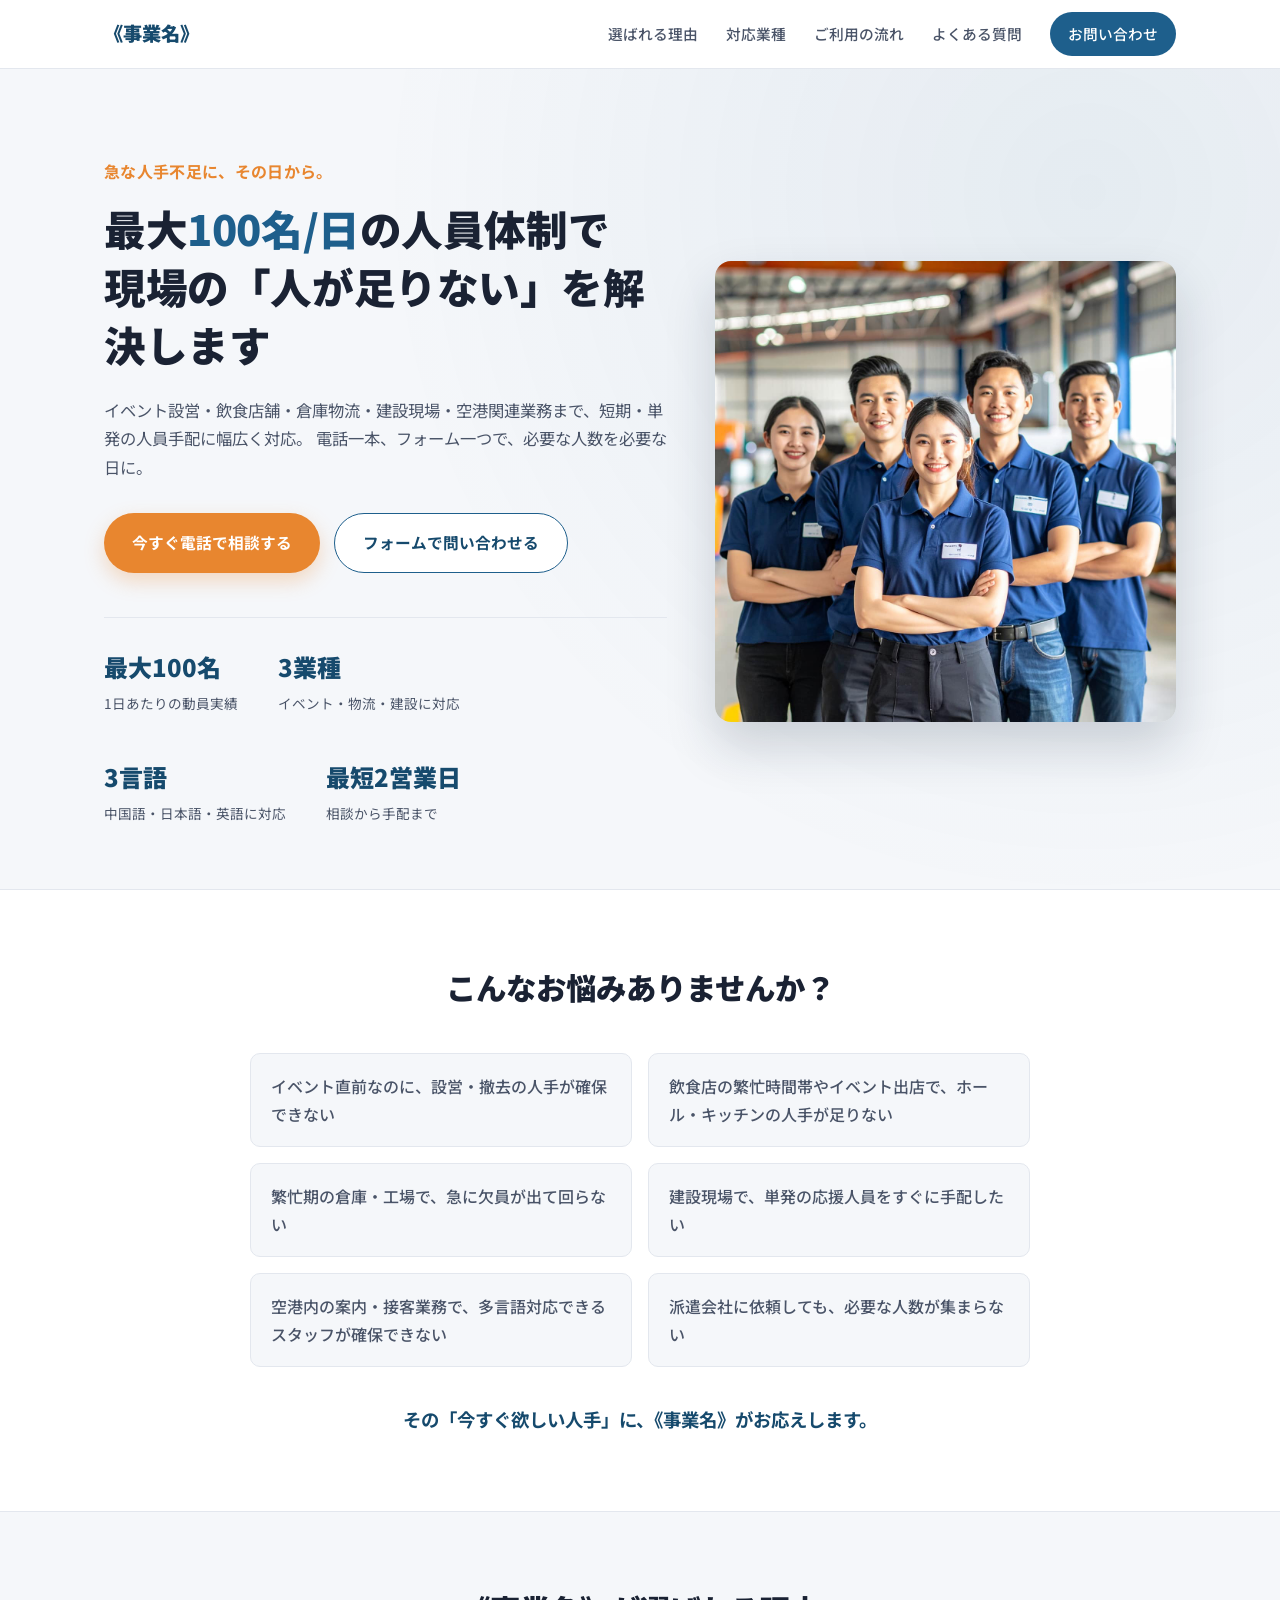
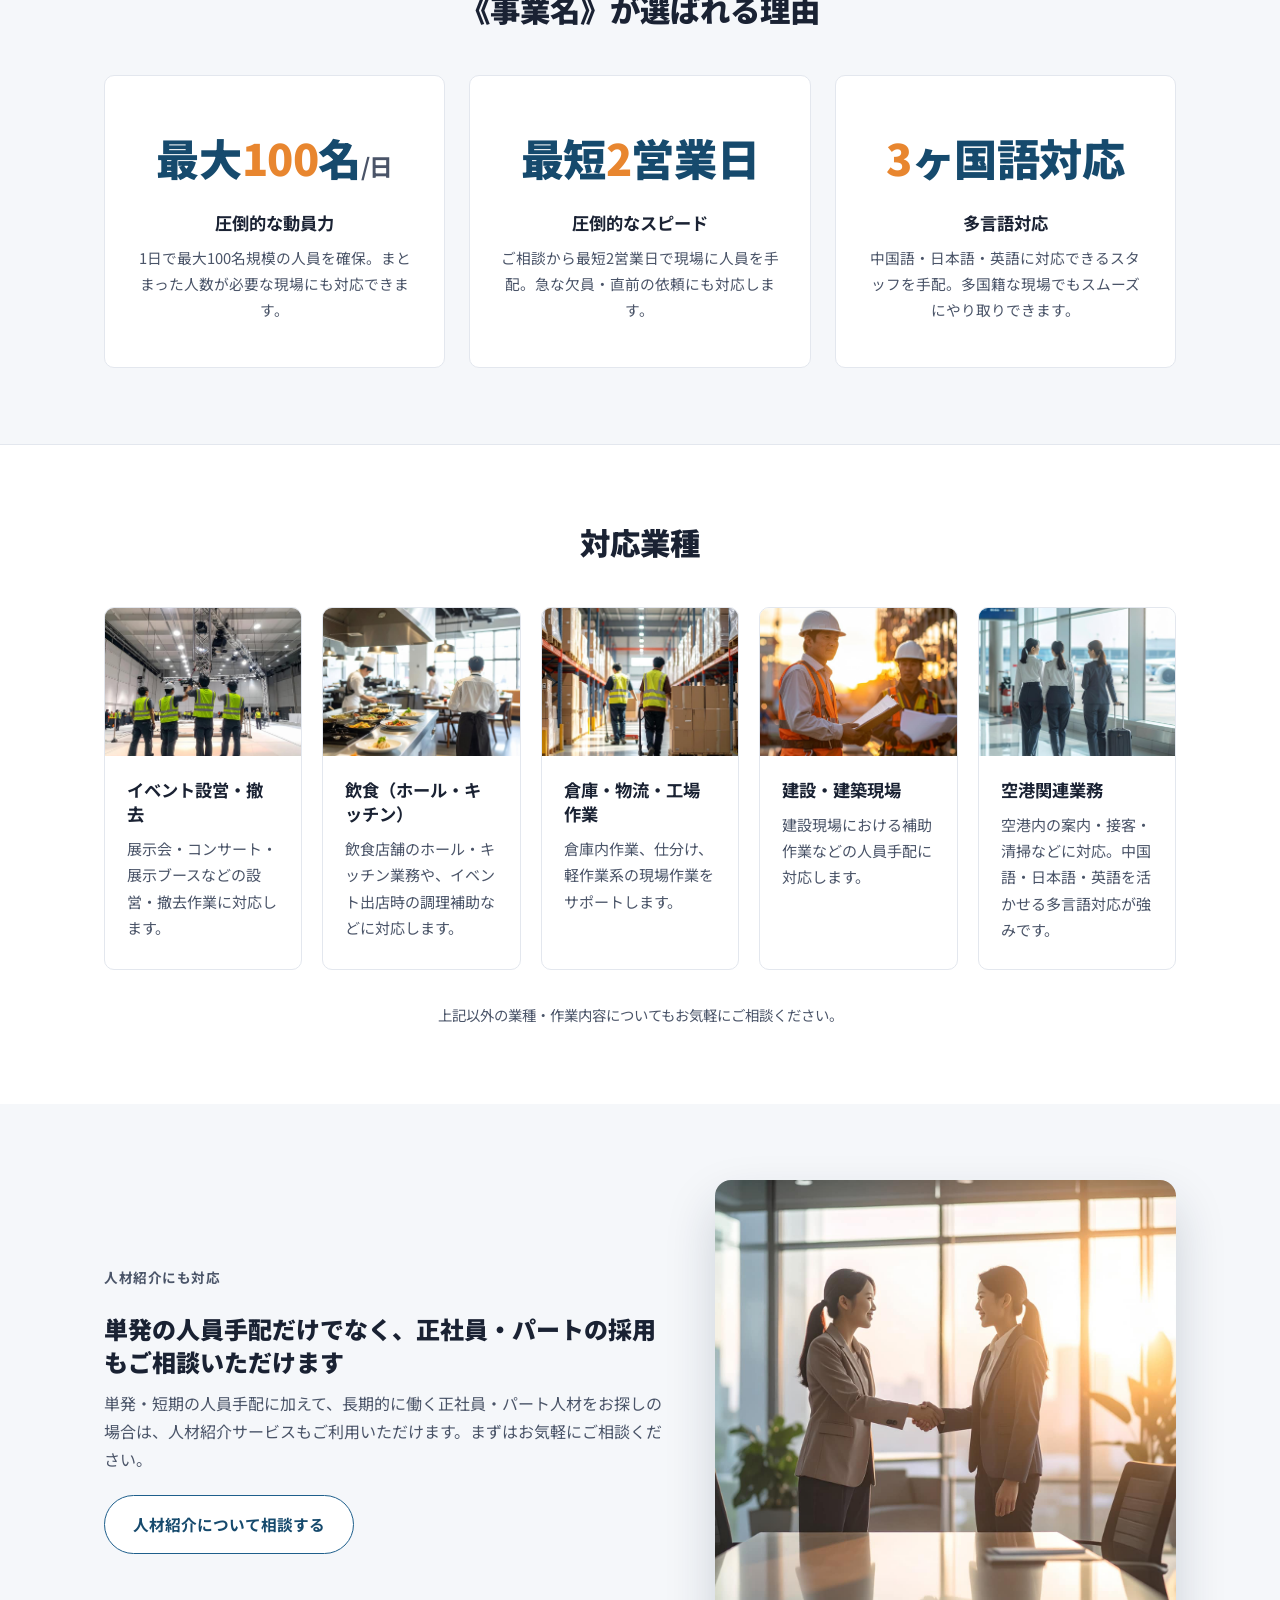
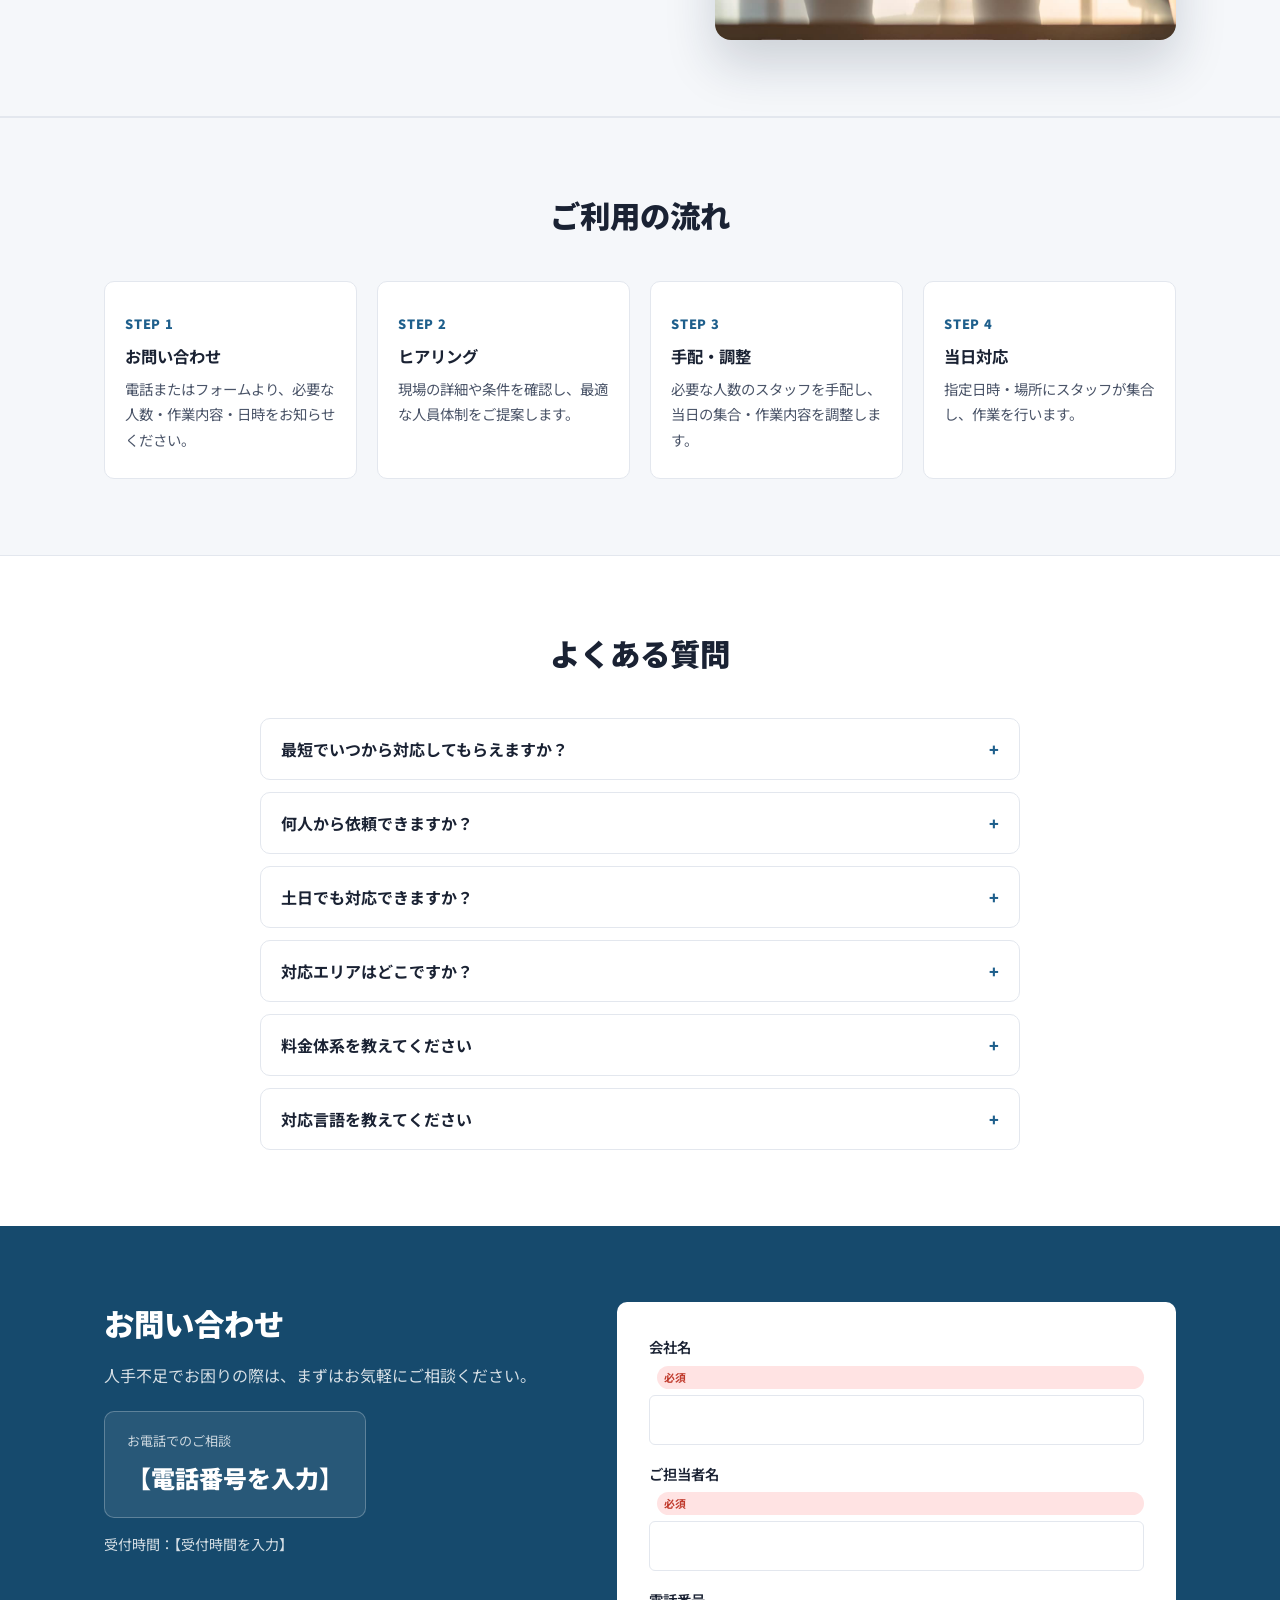
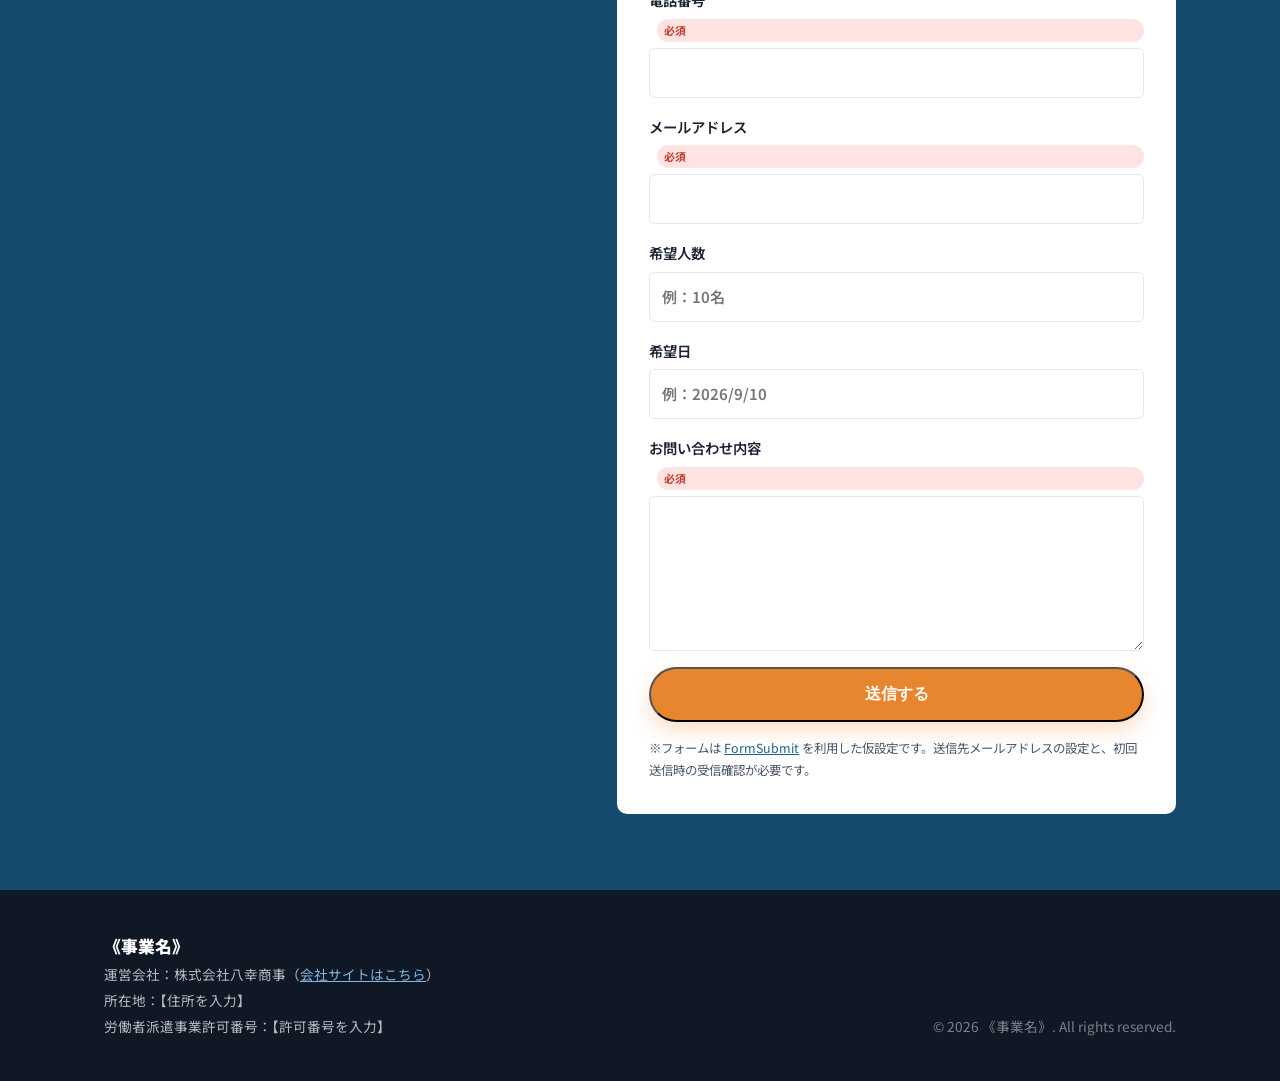
==== index.html @ 8527daf9 "Initial commit: staffing LP + entry sheet Co-Authored-By: Claude Sonnet 5 <noreply@anthropic.com>" ====
<!DOCTYPE html>
<html lang="ja">
<head>
<meta charset="UTF-8">
<meta name="viewport" content="width=device-width, initial-scale=1.0">
<title>《事業名》｜即日対応の人手不足解消サービス</title>
<meta name="description" content="イベント設営・飲食・倉庫物流・建設現場・空港関連まで。最大100名/日の人員体制で、急な人手不足にスピード対応します。">
<link rel="preconnect" href="https://fonts.googleapis.com">
<link rel="preconnect" href="https://fonts.gstatic.com" crossorigin>
<link href="https://fonts.googleapis.com/css2?family=Noto+Sans+JP:wght@400;500;700;900&display=swap" rel="stylesheet">
<link rel="stylesheet" href="styles.css">
</head>
<body>

<header class="site-header">
  <div class="container header-inner">
    <a href="#top" class="logo">《事業名》</a>
    <nav class="nav" id="nav">
      <a href="#reasons">選ばれる理由</a>
      <a href="#services">対応業種</a>
      <a href="#flow">ご利用の流れ</a>
      <a href="#faq">よくある質問</a>
      <a href="#contact" class="nav-cta">お問い合わせ</a>
    </nav>
    <button class="nav-toggle" id="navToggle" aria-label="メニューを開く">
      <span></span><span></span><span></span>
    </button>
  </div>
</header>

<main id="top">

  <section class="hero">
    <div class="container hero-inner">
      <div class="hero-content">
        <p class="eyebrow">急な人手不足に、その日から。</p>
        <h1>最大<span class="accent">100名/日</span>の人員体制で<br>現場の「人が足りない」を解決します</h1>
        <p class="hero-lead">
          イベント設営・飲食店舗・倉庫物流・建設現場・空港関連業務まで、短期・単発の人員手配に幅広く対応。
          電話一本、フォーム一つで、必要な人数を必要な日に。
        </p>
        <div class="hero-actions">
          <a href="tel:【電話番号を入力】" class="btn btn-primary">今すぐ電話で相談する</a>
          <a href="#contact" class="btn btn-outline">フォームで問い合わせる</a>
        </div>
        <ul class="hero-stats">
          <li><strong>最大100名</strong><span>1日あたりの動員実績</span></li>
          <li><strong>3業種</strong><span>イベント・物流・建設に対応</span></li>
          <li><strong>3言語</strong><span>中国語・日本語・英語に対応</span></li>
          <li><strong>最短2営業日</strong><span>相談から手配まで</span></li>
        </ul>
      </div>
      <div class="hero-media">
        <img src="[data-uri]" alt="現場に派遣されるスタッフチーム">
      </div>
    </div>
  </section>

  <section class="pain">
    <div class="container">
      <h2>こんなお悩みありませんか？</h2>
      <ul class="pain-list">
        <li>イベント直前なのに、設営・撤去の人手が確保できない</li>
        <li>飲食店の繁忙時間帯やイベント出店で、ホール・キッチンの人手が足りない</li>
        <li>繁忙期の倉庫・工場で、急に欠員が出て回らない</li>
        <li>建設現場で、単発の応援人員をすぐに手配したい</li>
        <li>空港内の案内・接客業務で、多言語対応できるスタッフが確保できない</li>
        <li>派遣会社に依頼しても、必要な人数が集まらない</li>
      </ul>
      <p class="pain-conclusion">その「今すぐ欲しい人手」に、《事業名》がお応えします。</p>
    </div>
  </section>

  <section class="reasons" id="reasons">
    <div class="container">
      <h2>《事業名》が選ばれる理由</h2>
      <div class="strength-grid">
        <div class="strength">
          <div class="strength-value">最大<span class="accent-num">100</span>名<span class="strength-unit">/日</span></div>
          <h3>圧倒的な動員力</h3>
          <p>1日で最大100名規模の人員を確保。まとまった人数が必要な現場にも対応できます。</p>
        </div>
        <div class="strength">
          <div class="strength-value">最短<span class="accent-num">2</span>営業日</div>
          <h3>圧倒的なスピード</h3>
          <p>ご相談から最短2営業日で現場に人員を手配。急な欠員・直前の依頼にも対応します。</p>
        </div>
        <div class="strength">
          <div class="strength-value"><span class="accent-num">3</span>ヶ国語対応</div>
          <h3>多言語対応</h3>
          <p>中国語・日本語・英語に対応できるスタッフを手配。多国籍な現場でもスムーズにやり取りできます。</p>
        </div>
      </div>
    </div>
  </section>

  <section class="services" id="services">
    <div class="container">
      <h2>対応業種</h2>
      <div class="service-grid">
        <div class="service">
          <div class="service-media">
            <img src="[data-uri]" alt="イベント会場でトラス照明を設営するスタッフ">
          </div>
          <div class="service-body">
            <h3>イベント設営・撤去</h3>
            <p>展示会・コンサート・展示ブースなどの設営・撤去作業に対応します。</p>
          </div>
        </div>
        <div class="service">
          <div class="service-media">
            <img src="[data-uri]" alt="レストランのキッチンで盛り付けを行うスタッフ">
          </div>
          <div class="service-body">
            <h3>飲食（ホール・キッチン）</h3>
            <p>飲食店舗のホール・キッチン業務や、イベント出店時の調理補助などに対応します。</p>
          </div>
        </div>
        <div class="service">
          <div class="service-media">
            <img src="[data-uri]" alt="倉庫でハンドリフトを使い荷物を運ぶスタッフ">
          </div>
          <div class="service-body">
            <h3>倉庫・物流・工場作業</h3>
            <p>倉庫内作業、仕分け、軽作業系の現場作業をサポートします。</p>
          </div>
        </div>
        <div class="service">
          <div class="service-media">
            <img src="[data-uri]" alt="建設現場で図面を確認するスタッフ">
          </div>
          <div class="service-body">
            <h3>建設・建築現場</h3>
            <p>建設現場における補助作業などの人員手配に対応します。</p>
          </div>
        </div>
        <div class="service">
          <div class="service-media">
            <img src="[data-uri]" alt="空港内を移動するスタッフ">
          </div>
          <div class="service-body">
            <h3>空港関連業務</h3>
            <p>空港内の案内・接客・清掃などに対応。中国語・日本語・英語を活かせる多言語対応が強みです。</p>
          </div>
        </div>
      </div>
      <p class="service-note">上記以外の業種・作業内容についてもお気軽にご相談ください。</p>
    </div>
  </section>

  <section class="referral">
    <div class="container referral-inner">
      <div class="referral-content">
        <p class="referral-eyebrow">人材紹介にも対応</p>
        <h2>単発の人員手配だけでなく、正社員・パートの採用もご相談いただけます</h2>
        <p>単発・短期の人員手配に加えて、長期的に働く正社員・パート人材をお探しの場合は、人材紹介サービスもご利用いただけます。まずはお気軽にご相談ください。</p>
        <a href="#contact" class="btn btn-outline">人材紹介について相談する</a>
      </div>
      <div class="referral-media">
        <img src="[data-uri]" alt="採用担当者と新しく入社したスタッフの握手">
      </div>
    </div>
  </section>

  <section class="flow" id="flow">
    <div class="container">
      <h2>ご利用の流れ</h2>
      <ol class="flow-list">
        <li>
          <span class="flow-step">STEP 1</span>
          <h3>お問い合わせ</h3>
          <p>電話またはフォームより、必要な人数・作業内容・日時をお知らせください。</p>
        </li>
        <li>
          <span class="flow-step">STEP 2</span>
          <h3>ヒアリング</h3>
          <p>現場の詳細や条件を確認し、最適な人員体制をご提案します。</p>
        </li>
        <li>
          <span class="flow-step">STEP 3</span>
          <h3>手配・調整</h3>
          <p>必要な人数のスタッフを手配し、当日の集合・作業内容を調整します。</p>
        </li>
        <li>
          <span class="flow-step">STEP 4</span>
          <h3>当日対応</h3>
          <p>指定日時・場所にスタッフが集合し、作業を行います。</p>
        </li>
      </ol>
    </div>
  </section>

  <section class="faq" id="faq">
    <div class="container">
      <h2>よくある質問</h2>
      <div class="faq-list">
        <details>
          <summary>最短でいつから対応してもらえますか？</summary>
          <p>最短で営業日2日後からの対応が可能です。ご依頼日までの日程が近いほど料金が上がる傾向がありますので、決まり次第お早めにご相談ください。</p>
        </details>
        <details>
          <summary>何人から依頼できますか？</summary>
          <p>少人数から最大100名規模まで、ご希望の人数に応じて手配いたします。</p>
        </details>
        <details>
          <summary>土日でも対応できますか？</summary>
          <p>土曜・日曜の人員手配も可能です。ただし、土日の稼働は平日と料金が異なりますので、あらかじめご了承ください。</p>
        </details>
        <details>
          <summary>対応エリアはどこですか？</summary>
          <p>【対応エリアを入力】。エリア外のご相談もお気軽にお問い合わせください。</p>
        </details>
        <details>
          <summary>料金体系を教えてください</summary>
          <p>1名あたり最低20,000円〜。特別なコミュニケーションを必要としない簡単な作業ほどお手頃に、専門的なやり取りが必要な業務ほど料金が上がります。日程までの余裕や土日の稼働有無によっても料金は変動しますので、人数・期間に応じて個別にお見積もりいたします。</p>
        </details>
        <details>
          <summary>対応言語を教えてください</summary>
          <p>中国語・日本語・英語に対応可能なスタッフを手配できます。対応言語のレベルによって料金が異なりますので、現場で必要な言語をご相談時にお知らせください。</p>
        </details>
      </div>
    </div>
  </section>

  <section class="contact" id="contact">
    <div class="container contact-inner">
      <div class="contact-info">
        <h2>お問い合わせ</h2>
        <p>人手不足でお困りの際は、まずはお気軽にご相談ください。</p>
        <a href="tel:【電話番号を入力】" class="contact-tel">
          <span class="contact-tel-label">お電話でのご相談</span>
          <span class="contact-tel-number">【電話番号を入力】</span>
        </a>
        <p class="contact-hours">受付時間：【受付時間を入力】</p>
      </div>

      <form class="contact-form" id="contactForm" action="https://formsubmit.co/【送信先メールアドレスを入力】" method="POST">
        <input type="hidden" name="_subject" value="【事業名】WEBサイトからのお問い合わせ">
        <input type="hidden" name="_captcha" value="false">

        <label>
          会社名<span class="required">必須</span>
          <input type="text" name="company" required>
        </label>
        <label>
          ご担当者名<span class="required">必須</span>
          <input type="text" name="name" required>
        </label>
        <label>
          電話番号<span class="required">必須</span>
          <input type="tel" name="phone" required>
        </label>
        <label>
          メールアドレス<span class="required">必須</span>
          <input type="email" name="email" required>
        </label>
        <label>
          希望人数
          <input type="text" name="headcount" placeholder="例：10名">
        </label>
        <label>
          希望日
          <input type="text" name="date" placeholder="例：2026/9/10">
        </label>
        <label>
          お問い合わせ内容<span class="required">必須</span>
          <textarea name="message" rows="5" required></textarea>
        </label>
        <button type="submit" class="btn btn-primary btn-full">送信する</button>
        <p class="form-note">※フォームは <a href="https://formsubmit.co/" target="_blank" rel="noopener">FormSubmit</a> を利用した仮設定です。送信先メールアドレスの設定と、初回送信時の受信確認が必要です。</p>
      </form>
    </div>
  </section>

</main>

<footer class="site-footer">
  <div class="container footer-inner">
    <div>
      <p class="footer-brand">《事業名》</p>
      <p>運営会社：株式会社八幸商事（<a href="https://www.yako-shoji.co.jp/about/company/" target="_blank" rel="noopener" class="footer-link">会社サイトはこちら</a>）</p>
      <p>所在地：【住所を入力】</p>
      <p>労働者派遣事業許可番号：【許可番号を入力】</p>
    </div>
    <p class="footer-copy">&copy; 2026 《事業名》. All rights reserved.</p>
  </div>
</footer>

<script src="script.js"></script>
</body>
</html>
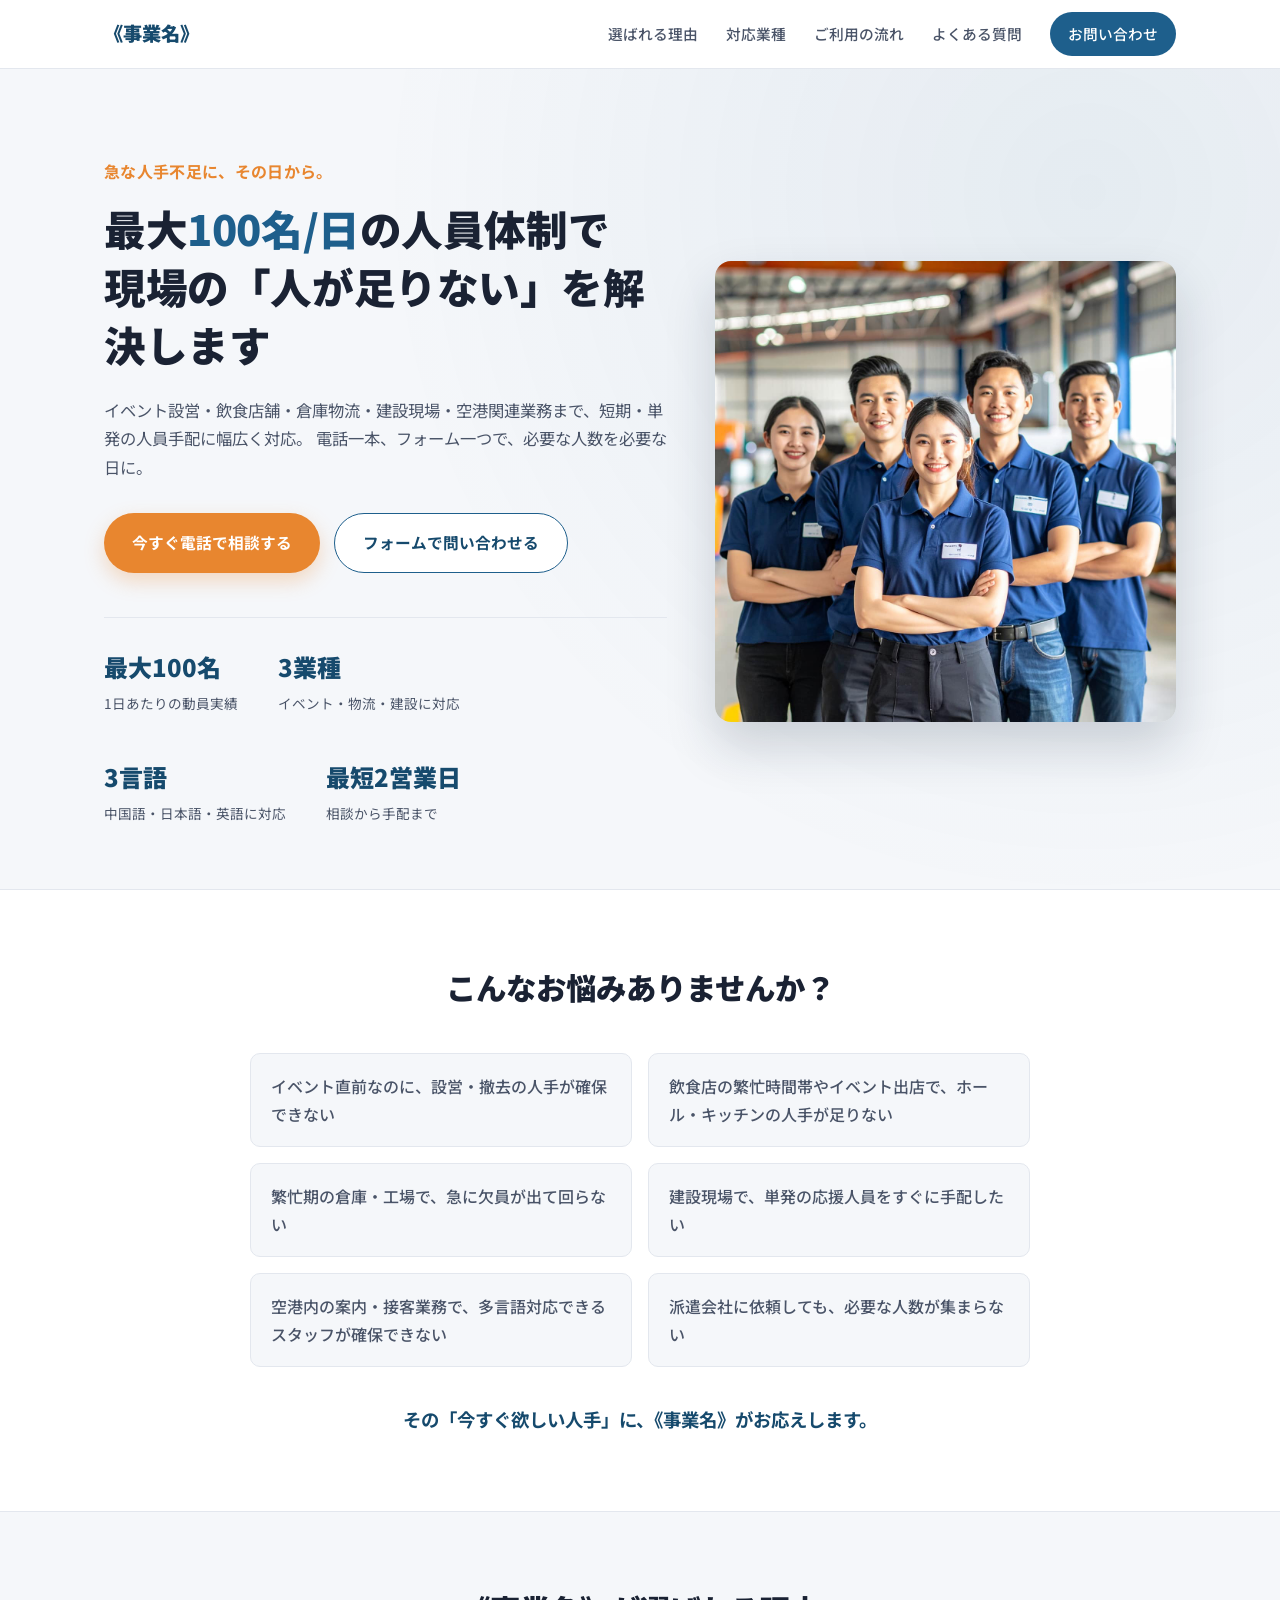
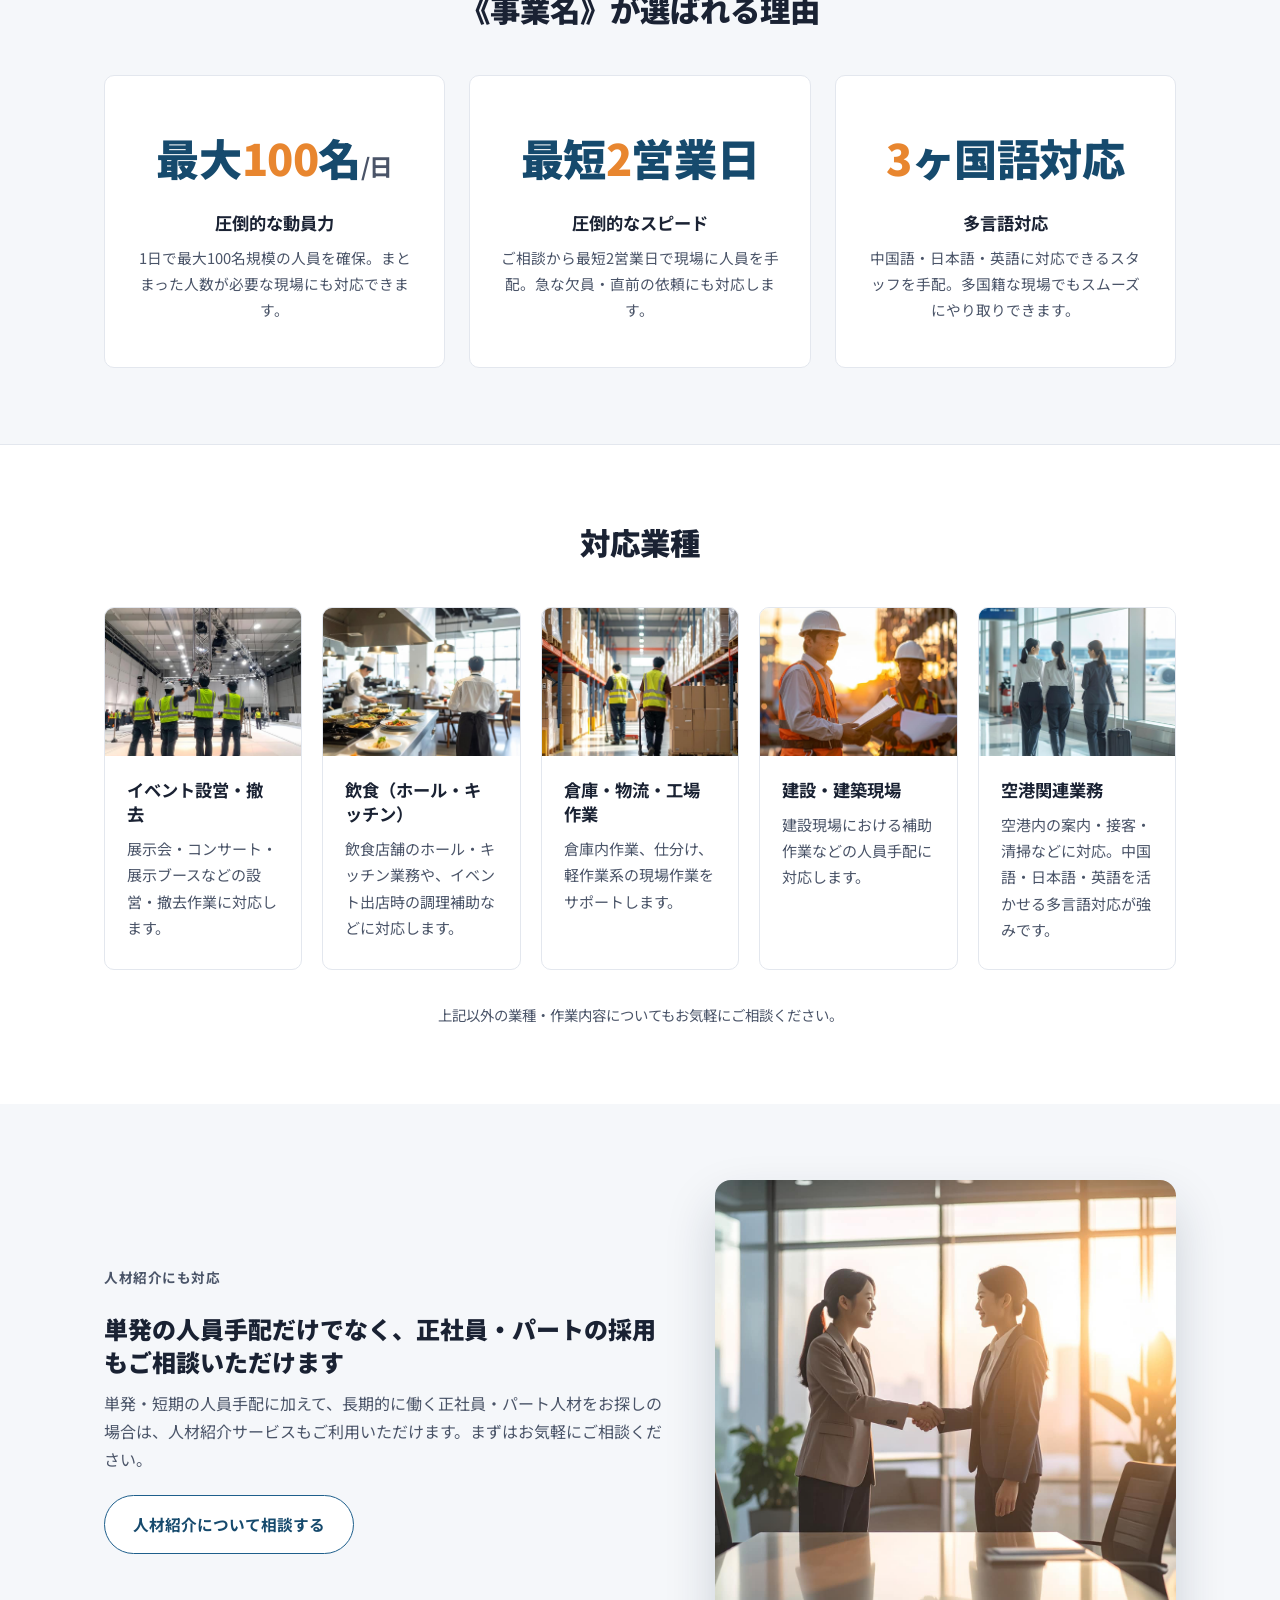
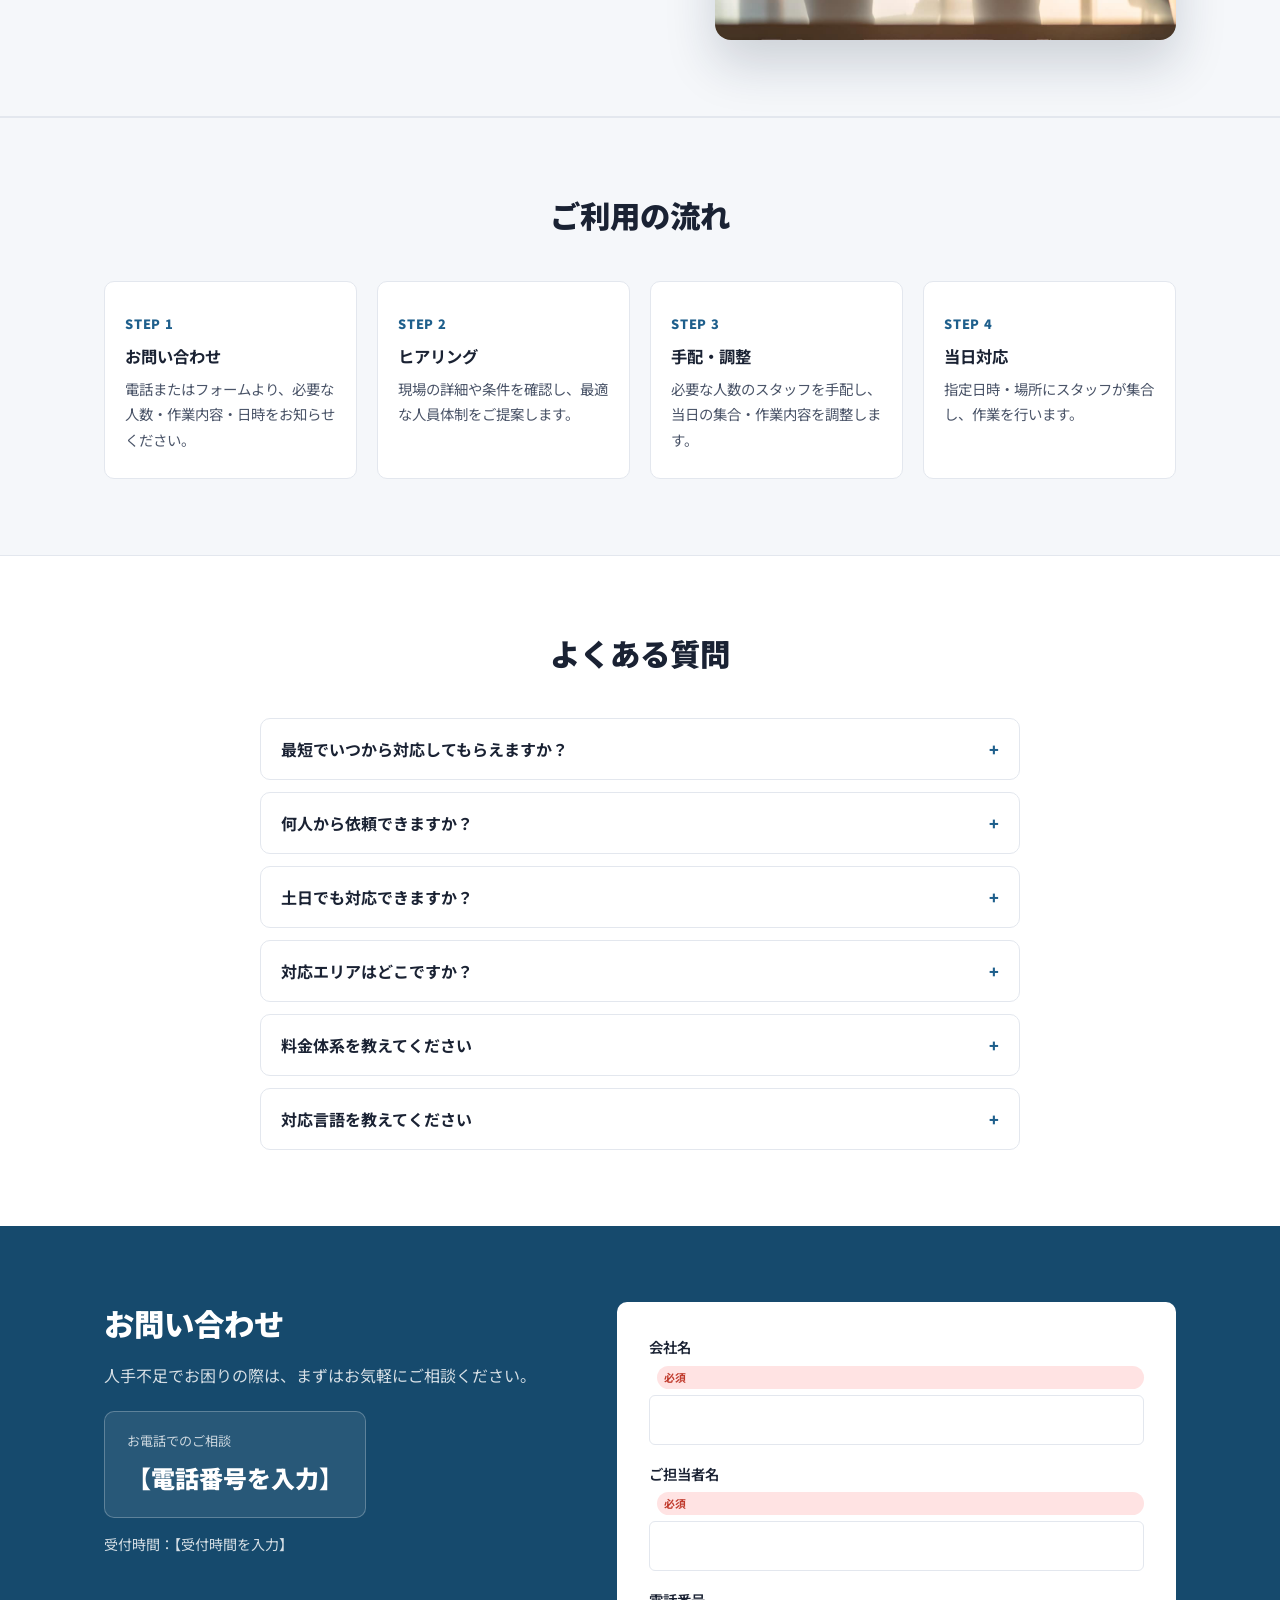
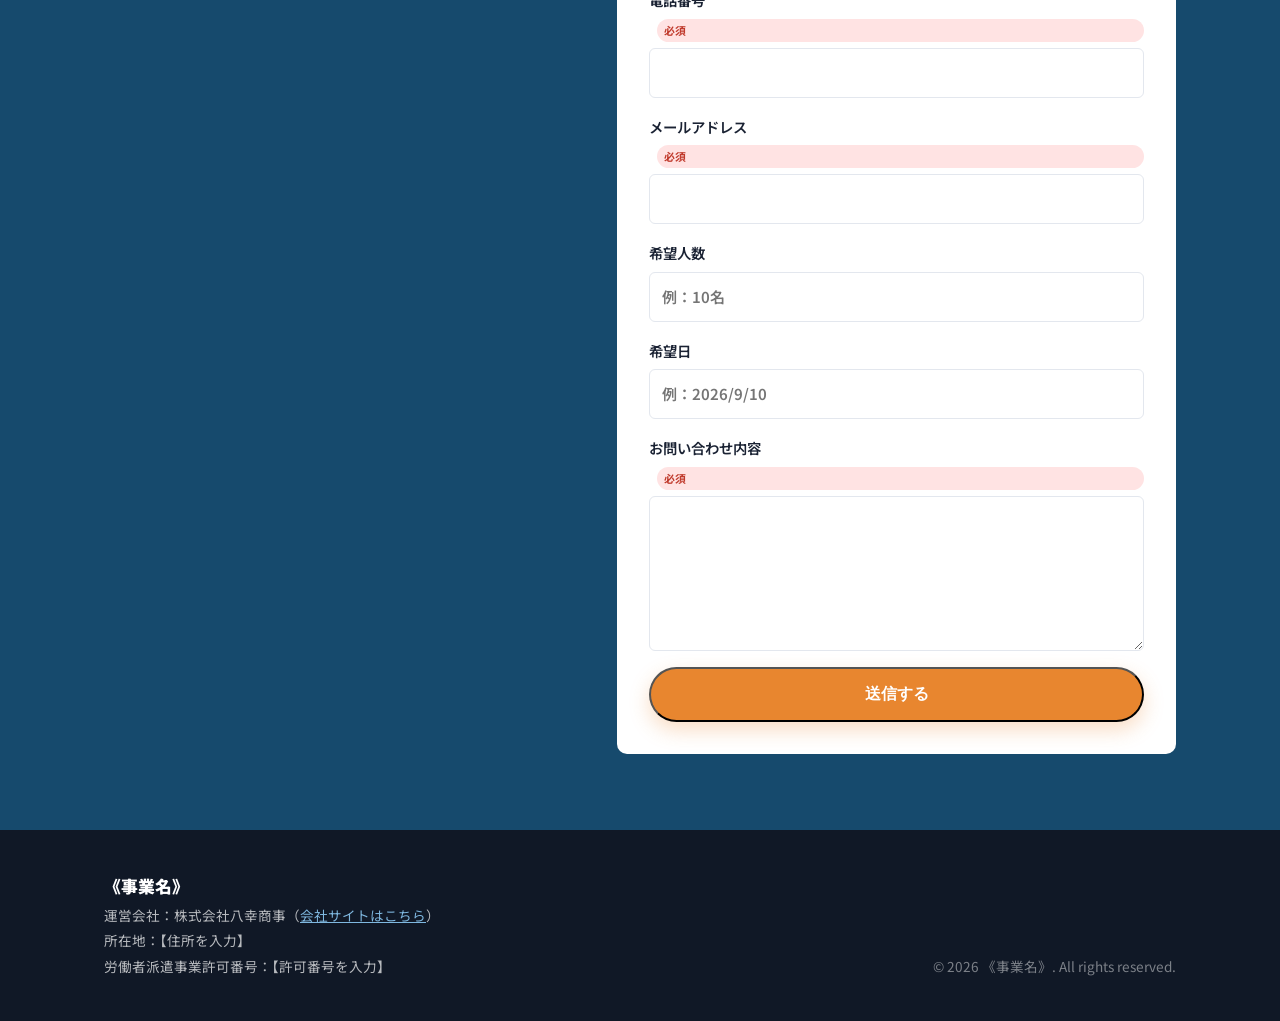
==== commit f4278dcb: "Point homepage contact form at real inbox and remove setup note Co-Authored-By: Claude Opus 5.5 <nor" ====
--- a/index.html
+++ b/index.html
@@ -234,8 +234,8 @@
         <p class="contact-hours">受付時間：【受付時間を入力】</p>
       </div>
 
-      <form class="contact-form" id="contactForm" action="https://formsubmit.co/【送信先メールアドレスを入力】" method="POST">
-        <input type="hidden" name="_subject" value="【事業名】WEBサイトからのお問い合わせ">
+      <form class="contact-form" id="contactForm" action="https://formsubmit.co/baliuxingba@gmail.com" method="POST">
+        <input type="hidden" name="_subject" value="WEBサイトからのお問い合わせ">
         <input type="hidden" name="_captcha" value="false">
 
         <label>
@@ -267,7 +267,6 @@
           <textarea name="message" rows="5" required></textarea>
         </label>
         <button type="submit" class="btn btn-primary btn-full">送信する</button>
-        <p class="form-note">※フォームは <a href="https://formsubmit.co/" target="_blank" rel="noopener">FormSubmit</a> を利用した仮設定です。送信先メールアドレスの設定と、初回送信時の受信確認が必要です。</p>
       </form>
     </div>
   </section>
